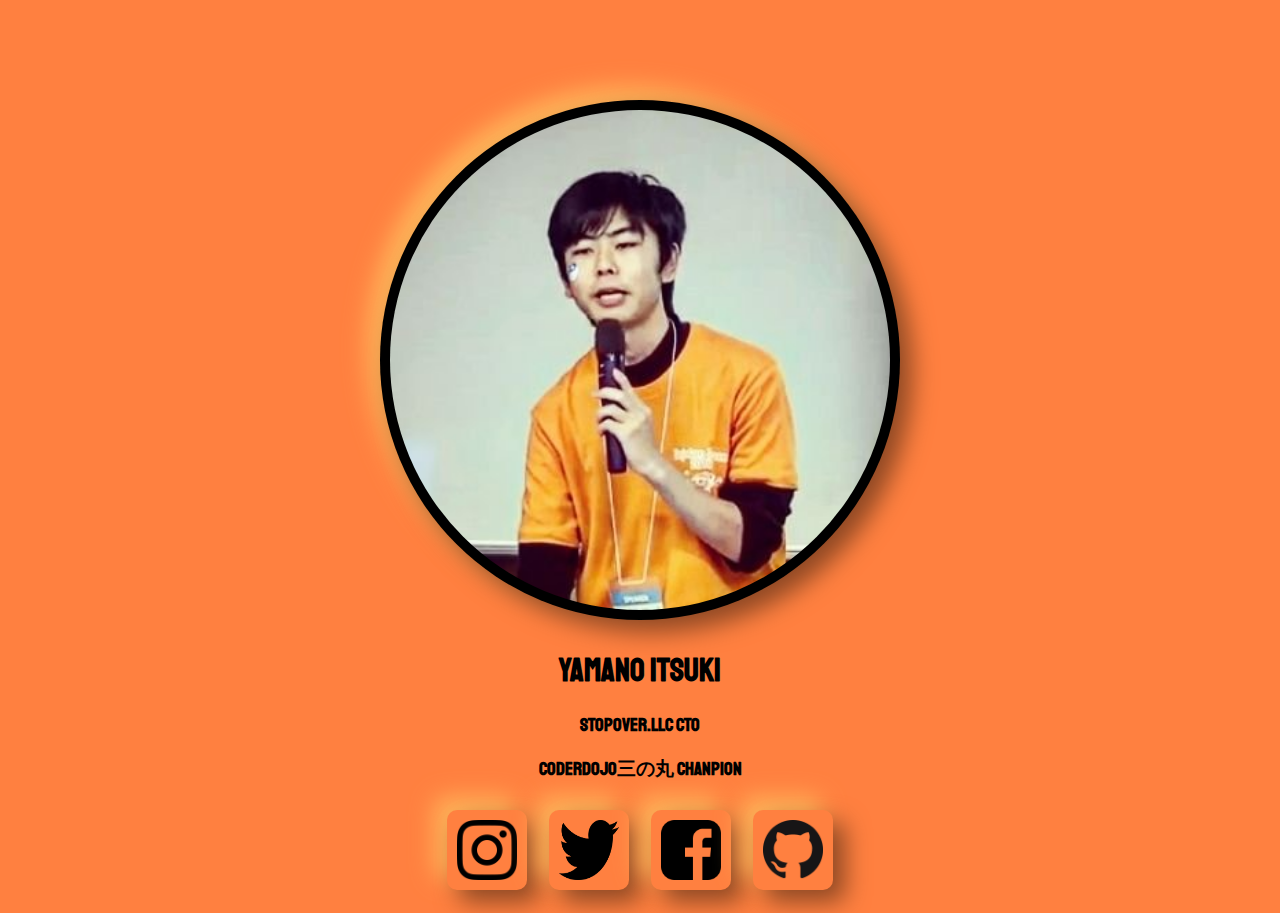
==== index.html @ 30d297d0 "aaaa" ====
<!DOCTYPE html>
<html lang="ja" dir="ltr">
  <head>
    <meta charset="utf-8">
    <title>Profile</title>
    <link rel="stylesheet" href="https://stackpath.bootstrapcdn.com/bootstrap/4.5.0/css/bootstrap.min.css" integrity="sha384-9aIt2nRpC12Uk9gS9baDl411NQApFmC26EwAOH8WgZl5MYYxFfc+NcPb1dKGj7Sk" crossorigin="anonymous">
    <link rel="stylesheet" href="https://maxcdn.bootstrapcdn.com/font-awesome/4.5.0/css/font-awesome.min.css">
    <link href="style.css" rel="stylesheet">
  <link href="https://fonts.googleapis.com/css2?family=Epilogue:ital@1&family=Hind+Siliguri:wght@600&family=Staatliches&display=swap" rel="stylesheet">
  </head>
  <body>
    <div class="container">

      <div class="row">
        <div class="col-md-12 col-lg-6 ">
  <img src="fface.jpg" style="border-radius: 50%;" class="face" width="500px" height="500px" alt="">
        </div>
        <div class="col-md-12 col-lg-6 name ">
          <h1 >Yamano ITSUKI</h1>
          <h3>STOPOVER.LLC CTO</h3>
          <h3>CoderDojo三の丸 Chanpion</h3>
          <img src="ins.png" class="icon "alt="">
          <img src="tw.png" class="icon" alt="">
          <img src="fb.png" class="icon" alt="">
          <img src="gf.png" class="icon" alt="">
        </div>
      </div>
    </div>







    <script src="https://code.jquery.com/jquery-3.5.1.slim.min.js" integrity="sha384-DfXdz2htPH0lsSSs5nCTpuj/zy4C+OGpamoFVy38MVBnE+IbbVYUew+OrCXaRkfj" crossorigin="anonymous"></script>
    <script src="https://cdn.jsdelivr.net/npm/popper.js@1.16.0/dist/umd/popper.min.js" integrity="sha384-Q6E9RHvbIyZFJoft+2mJbHaEWldlvI9IOYy5n3zV9zzTtmI3UksdQRVvoxMfooAo" crossorigin="anonymous"></script>
    <script src="https://stackpath.bootstrapcdn.com/bootstrap/4.5.0/js/bootstrap.min.js" integrity="sha384-OgVRvuATP1z7JjHLkuOU7Xw704+h835Lr+6QL9UvYjZE3Ipu6Tp75j7Bh/kR0JKI" crossorigin="anonymous"></script>
    <script src="https://twemoji.maxcdn.com/v/latest/twemoji.min.js" crossorigin="anonymous"></script>


  </body>
</html>
---- style.css ----
.jumbotron {
  center no-repeat;
  background-size: cover;
}

.back{
  background-image:fface.jpg;
  background-color:pink;
}
.face {
  display: block;
margin:100px;
padding:10px;
 text-align:center;
 margin: 0 auto;
 margin-top:100px;
 border-radius: 51px;
 background: #000000;
 box-shadow:  12px 12px 24px #8f4824,
              -12px -12px 24px #ffb85c;

}

.cent {
  text-center;
}

.pd {
  padding-top: 100px;
}

.if {
  overflow-y: hidden;
}

.ppd {
  margin-left: 30px
}

.ppd2 {
  margin-left: 100px
}

.text3 {
  font-family: serif;
}
.li{
  list-style-type: none!important
}
.newf{
  border-radius: 37px;
background: linear-gradient(145deg, #e6e6e6, #ffffff);
box-shadow:  11px 11px 22px #b0b0b0,
             -11px -11px 22px #ffffff;
}
.sn{
  border-radius: 51px;
  background: #ffffff;
  box-shadow:  12px 12px 24px #8f8f8f,
  width:auto;
  height:auto;



}
body{
  background-color: #ff8040;
}
.icon{

width:60px;
height:60px;
margin:10px;
padding:10px;
border-radius: 10px;
background: #ff8040;
box-shadow:  12px 12px 24px #8f4824,
             -12px -12px 24px #ffb85c;
}
.comd{

}
.icon2{
margin: 0px;
padding:10px;

}
.name{

font-family: 'Staatliches', cursive;
margin:auto;
text-align: center;
padding-top: 10px;

}
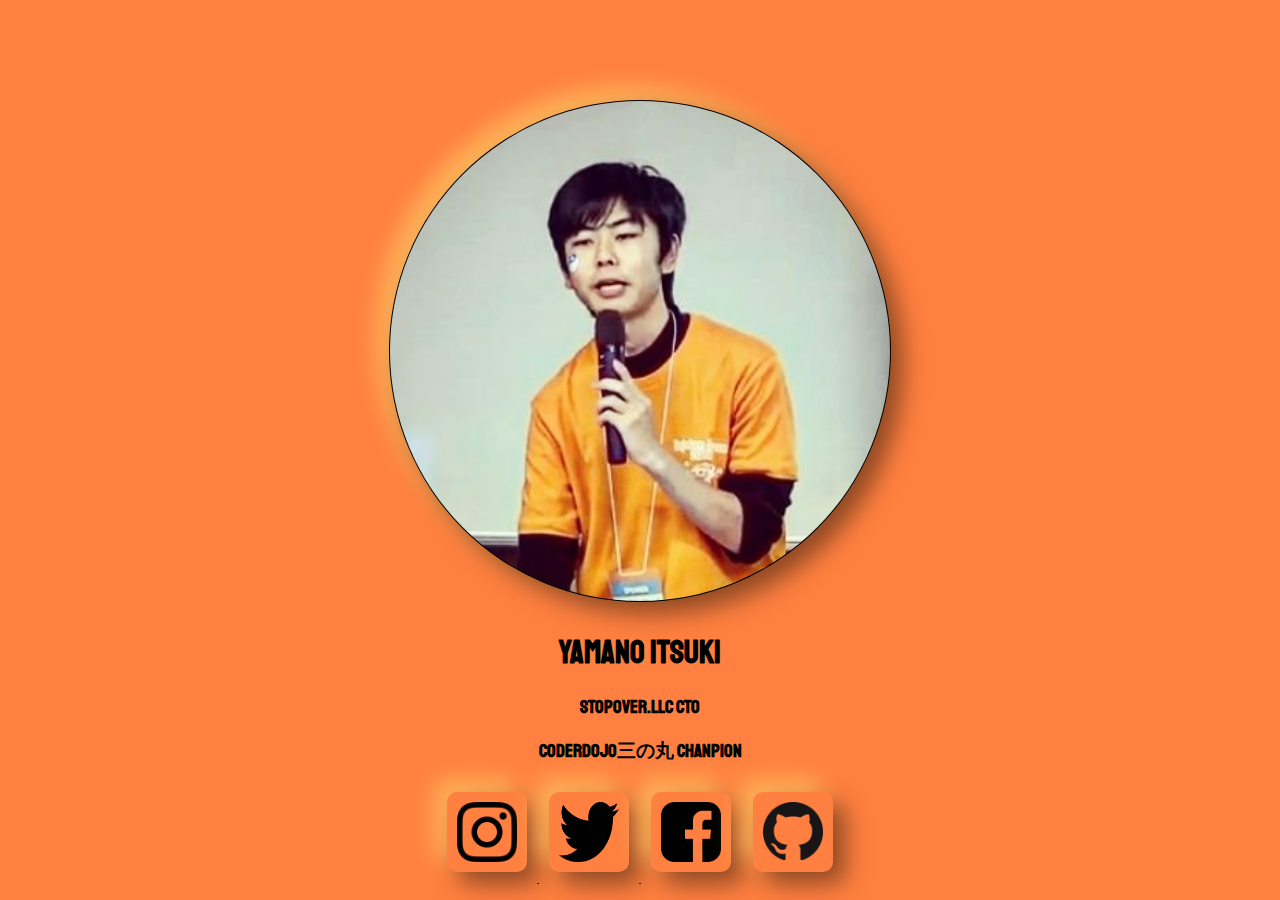
==== commit 9eeaba98: "aaa" ====
--- a/index.html
+++ b/index.html
@@ -19,10 +19,16 @@
           <h1 >Yamano ITSUKI</h1>
           <h3>STOPOVER.LLC CTO</h3>
           <h3>CoderDojo三の丸 Chanpion</h3>
-          <img src="ins.png" class="icon "alt="">
-          <img src="tw.png" class="icon" alt="">
-          <img src="fb.png" class="icon" alt="">
-          <img src="gf.png" class="icon" alt="">
+          <a href="https://www.instagram.com/itsu.0/">
+            <img src="ins.png" class="icon "alt="">
+          </a>
+          <a href="https://twitter.com/y_itsu_"><img src="tw.png" class="icon" alt="">
+          </a>
+          <a href="https://www.facebook.com/ituyama/">  <img src="fb.png" class="icon" alt=""></a>
+          <a href="https://github.com/ituyama"> <img src="gf.png" class="icon" alt=""> </a>
+
+
+
         </div>
       </div>
     </div>
--- a/style.css
+++ b/style.css
@@ -10,7 +10,7 @@
 .face {
   display: block;
 margin:100px;
-padding:10px;
+padding:1px;
  text-align:center;
  margin: 0 auto;
  margin-top:100px;
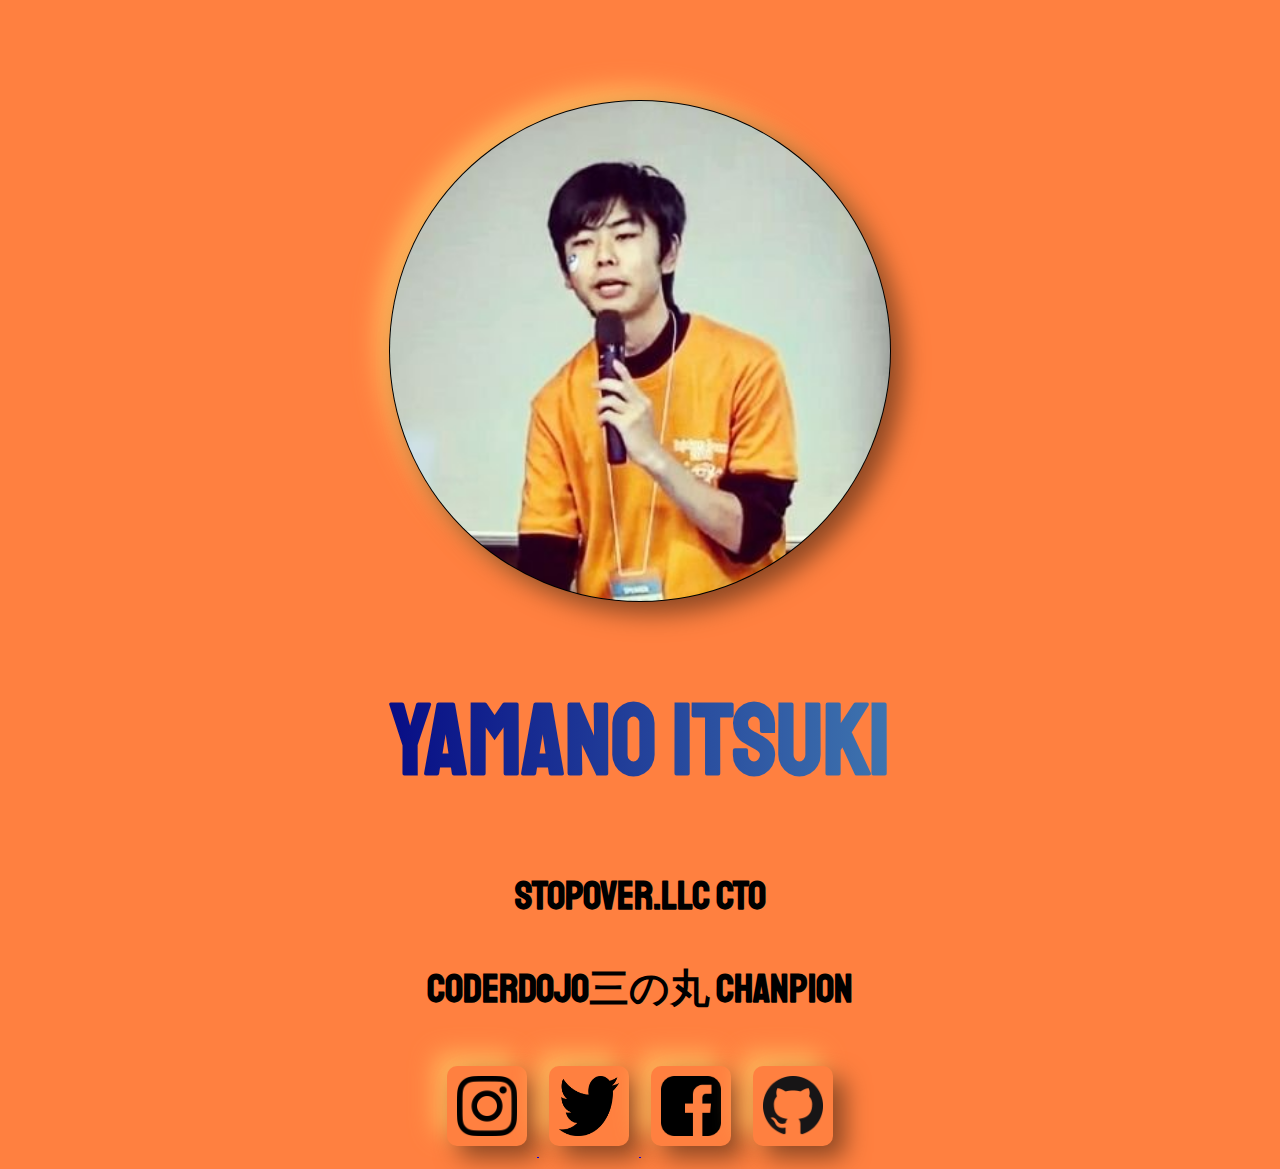
==== commit d3b22148: "aaaaa" ====
--- a/index.html
+++ b/index.html
@@ -2,7 +2,7 @@
 <html lang="ja" dir="ltr">
   <head>
     <meta charset="utf-8">
-    <title>Profile</title>
+    <title>Yamano Itsuki</title>
     <link rel="stylesheet" href="https://stackpath.bootstrapcdn.com/bootstrap/4.5.0/css/bootstrap.min.css" integrity="sha384-9aIt2nRpC12Uk9gS9baDl411NQApFmC26EwAOH8WgZl5MYYxFfc+NcPb1dKGj7Sk" crossorigin="anonymous">
     <link rel="stylesheet" href="https://maxcdn.bootstrapcdn.com/font-awesome/4.5.0/css/font-awesome.min.css">
     <link href="style.css" rel="stylesheet">
@@ -16,9 +16,9 @@
   <img src="fface.jpg" style="border-radius: 50%;" class="face" width="500px" height="500px" alt="">
         </div>
         <div class="col-md-12 col-lg-6 name ">
-          <h1 >Yamano ITSUKI</h1>
-          <h3>STOPOVER.LLC CTO</h3>
-          <h3>CoderDojo三の丸 Chanpion</h3>
+          <h1 class="size1">Yamano ITSUKI</h1>
+          <h3 class="size2">STOPOVER.LLC CTO</h3>
+          <h3 class="size2">CoderDojo三の丸 Chanpion</h3>
           <a href="https://www.instagram.com/itsu.0/">
             <img src="ins.png" class="icon "alt="">
           </a>
--- a/style.css
+++ b/style.css
@@ -93,3 +93,13 @@
 padding-top: 10px;
 
 }
+.size1{
+  font-size:100px;
+  background: linear-gradient( to right,  navy 25%, steelblue 75% );
+ -webkit-background-clip: text;
+ color: transparent;
+
+}
+.size2{
+  font-size: 40px;
+}
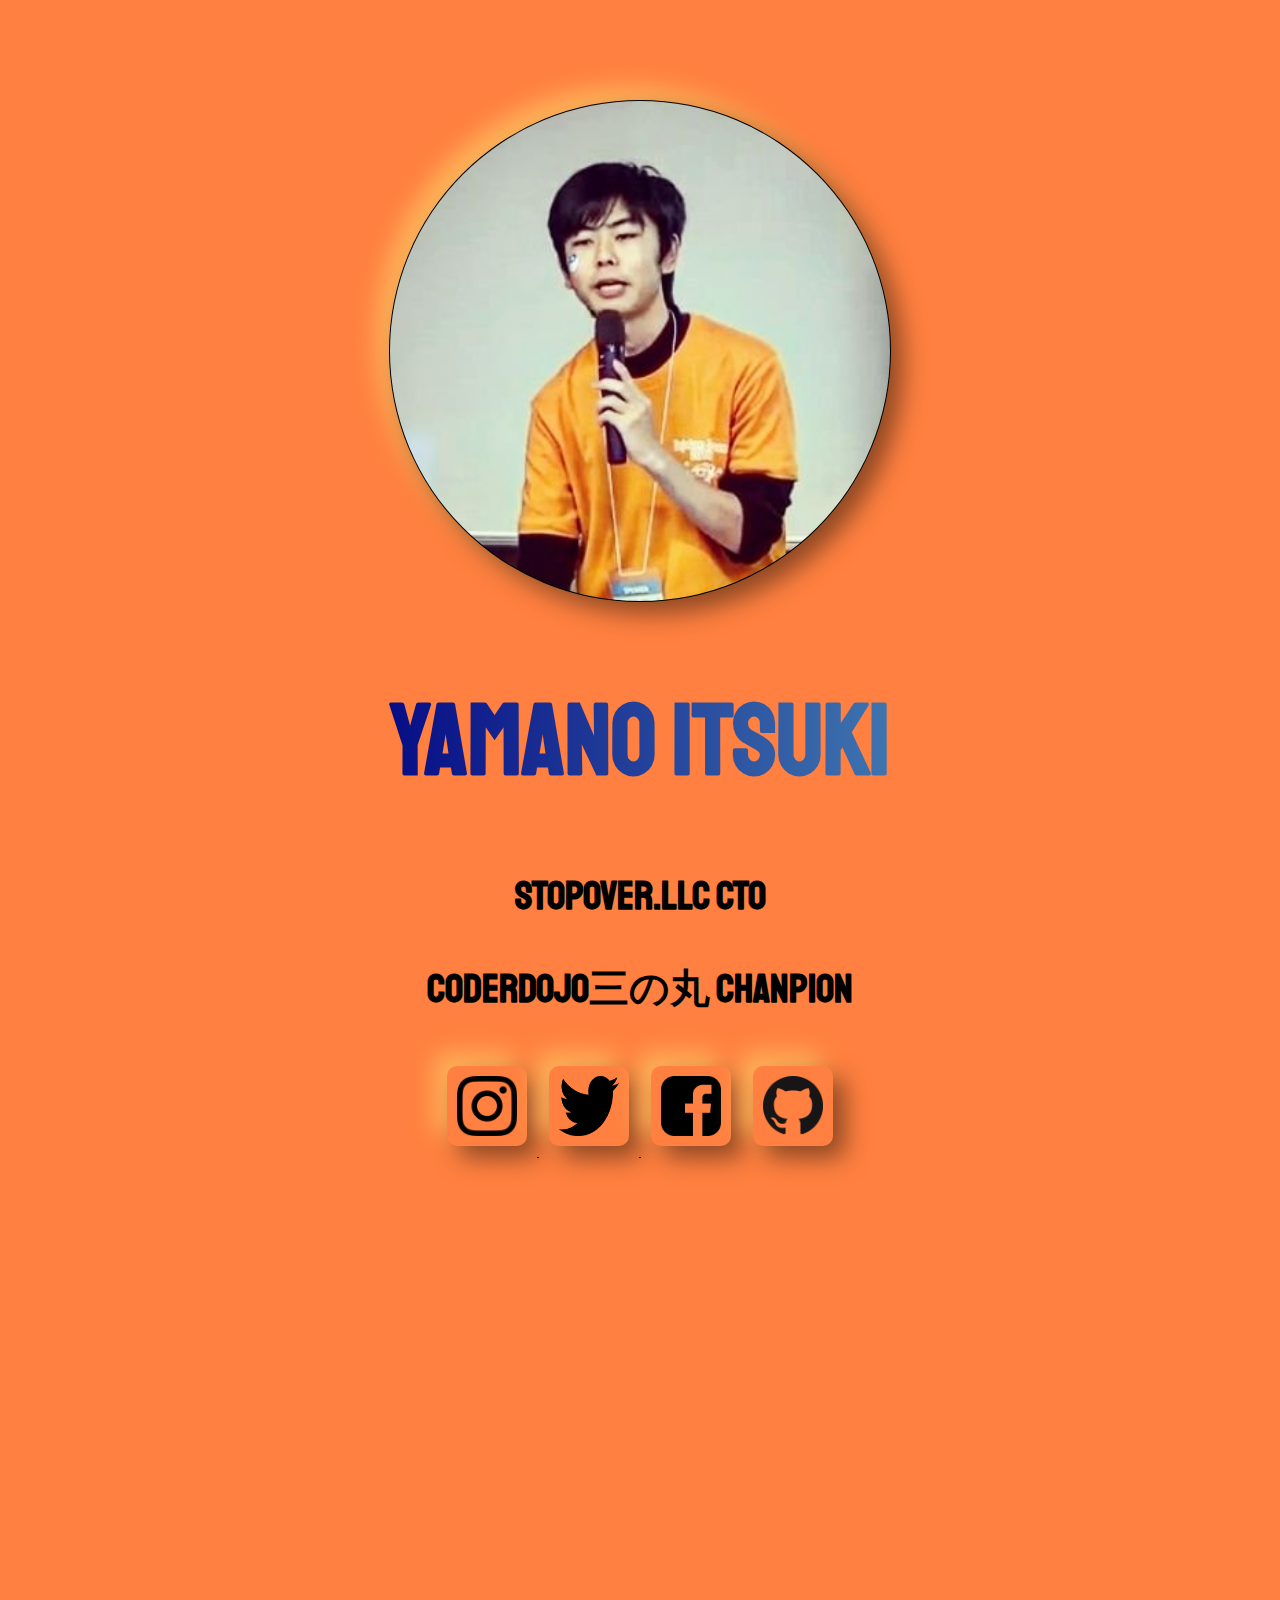
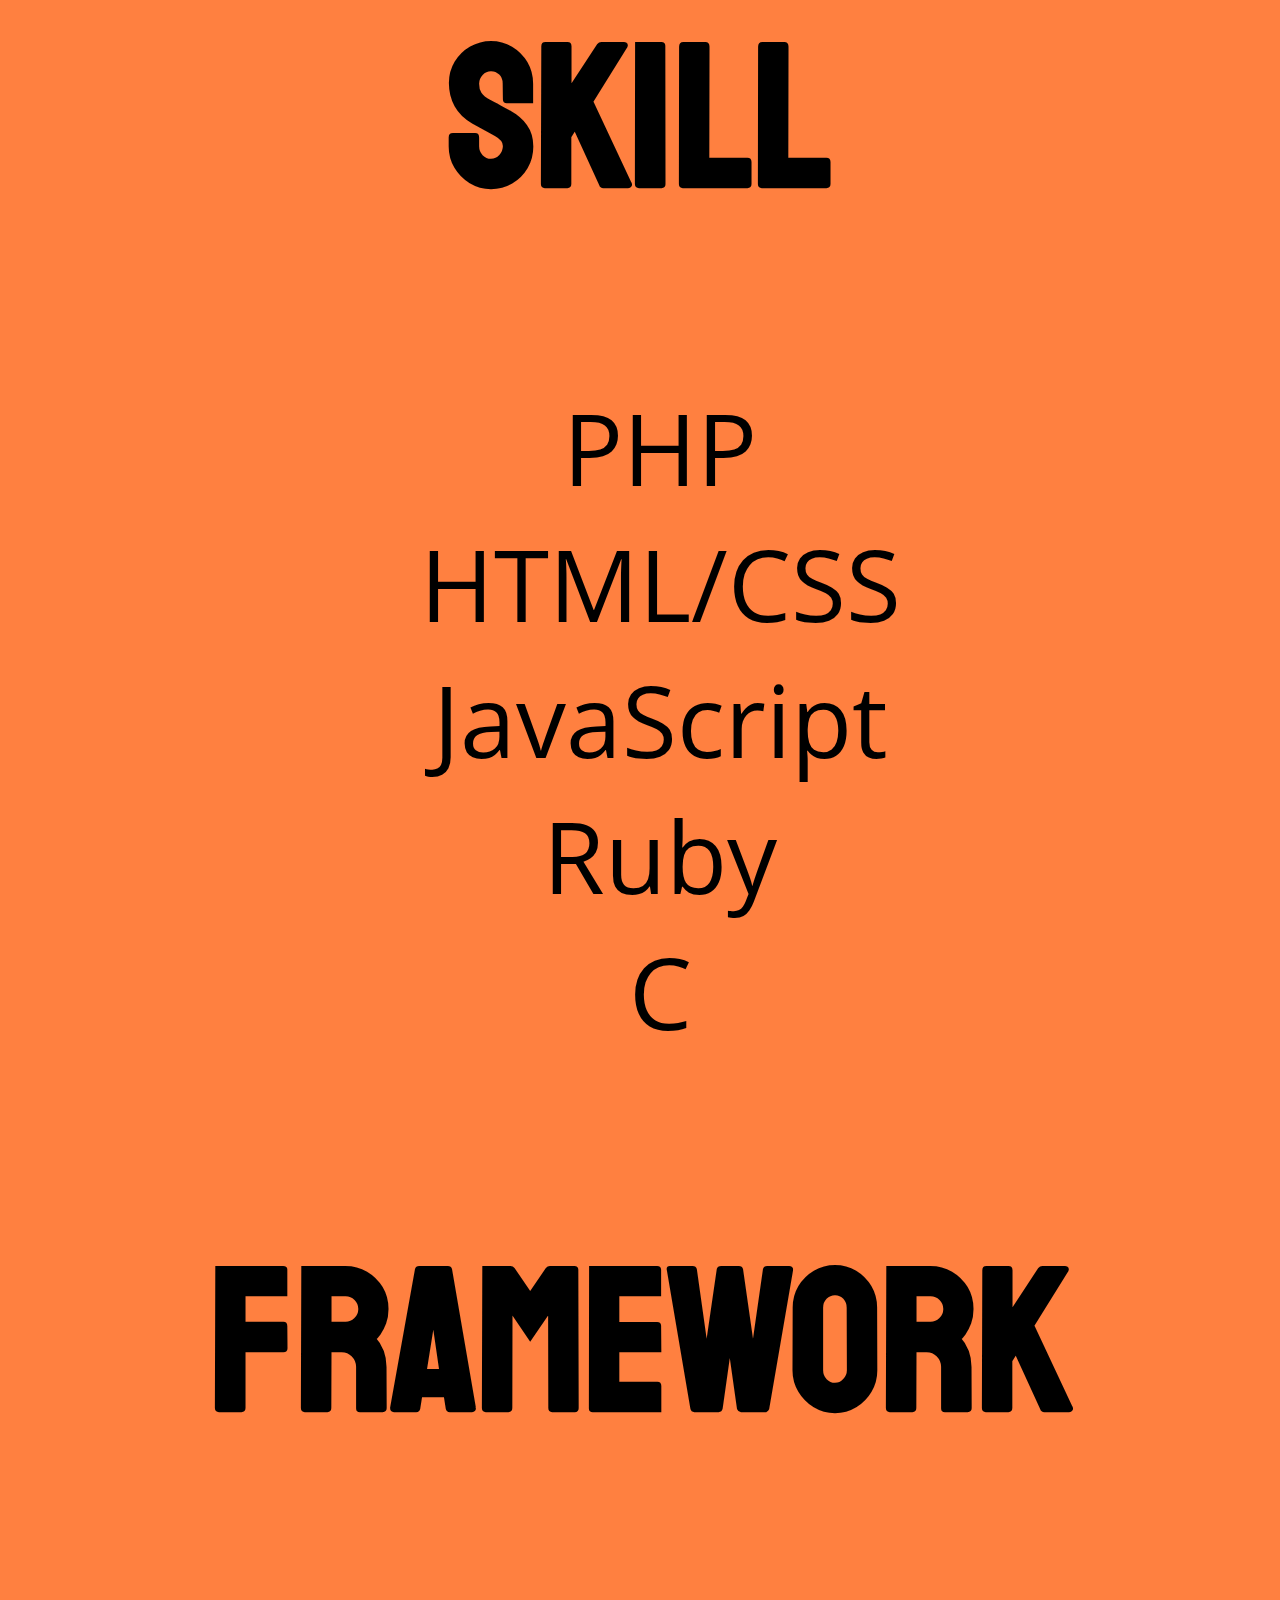
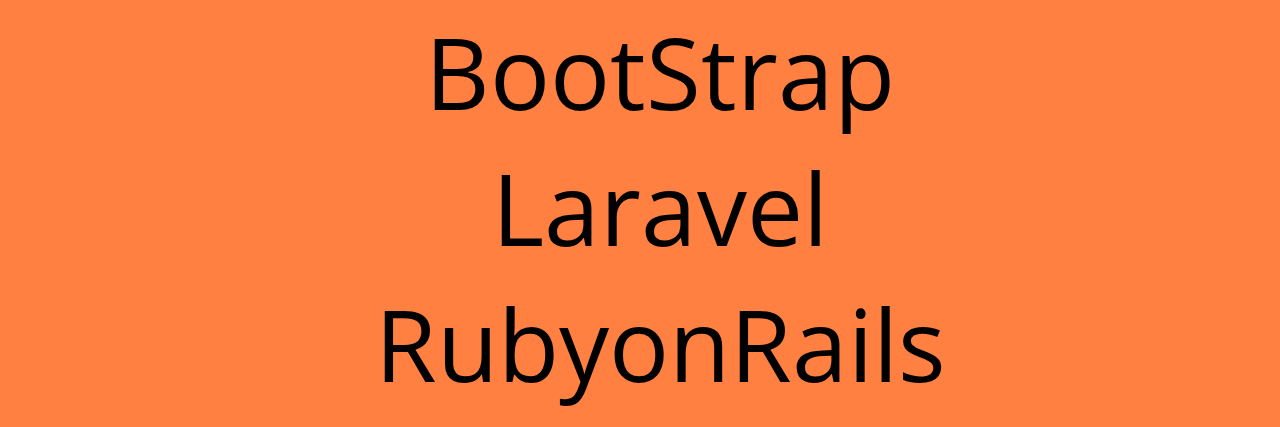
==== commit 6e6d99ac: "aaa" ====
--- a/index.html
+++ b/index.html
@@ -3,6 +3,7 @@
   <head>
     <meta charset="utf-8">
     <title>Yamano Itsuki</title>
+    <link href="https://fonts.googleapis.com/css2?family=Open+Sans+Condensed:wght@300&display=swap" rel="stylesheet">
     <link rel="stylesheet" href="https://stackpath.bootstrapcdn.com/bootstrap/4.5.0/css/bootstrap.min.css" integrity="sha384-9aIt2nRpC12Uk9gS9baDl411NQApFmC26EwAOH8WgZl5MYYxFfc+NcPb1dKGj7Sk" crossorigin="anonymous">
     <link rel="stylesheet" href="https://maxcdn.bootstrapcdn.com/font-awesome/4.5.0/css/font-awesome.min.css">
     <link href="style.css" rel="stylesheet">
@@ -31,6 +32,33 @@
 
         </div>
       </div>
+      <div class="row">
+        <div class="col-12 name top">
+          <h1 class="tsens">skill</h1>
+
+            <ul class="tops" >
+              <li class="skill">PHP</li>
+              <li class="skill">HTML/CSS</li>
+              <li class="skill">JavaScript</li>
+              <li class="skill">Ruby</li>
+              <li class="skill">C</li>
+
+            </ul>
+
+        </div>
+        <div class="col-12 name ">
+          <h1 class="tsens">framework</h1>
+
+            <ul class="tops">
+              <li class="skill">BootStrap </li>
+              <li class="skill">Laravel</li>
+              <li class="skill">RubyonRails</li>
+
+
+            </ul>
+          
+        </div>
+      </div>
     </div>
 
 
--- a/style.css
+++ b/style.css
@@ -66,6 +66,9 @@
 body{
   background-color: #ff8040;
 }
+ul {
+  list-style: none;
+}
 .icon{
 
 width:60px;
@@ -103,3 +106,16 @@
 .size2{
   font-size: 40px;
 }
+.top{
+
+  font-family: 'Staatliches', cursive;
+
+  padding-top: 300px;
+}
+.tsens{
+    font-size: 200px;
+}
+.skill{
+  font-size:100px;
+  font-family: 'Open Sans Condensed', sans-serif;
+}
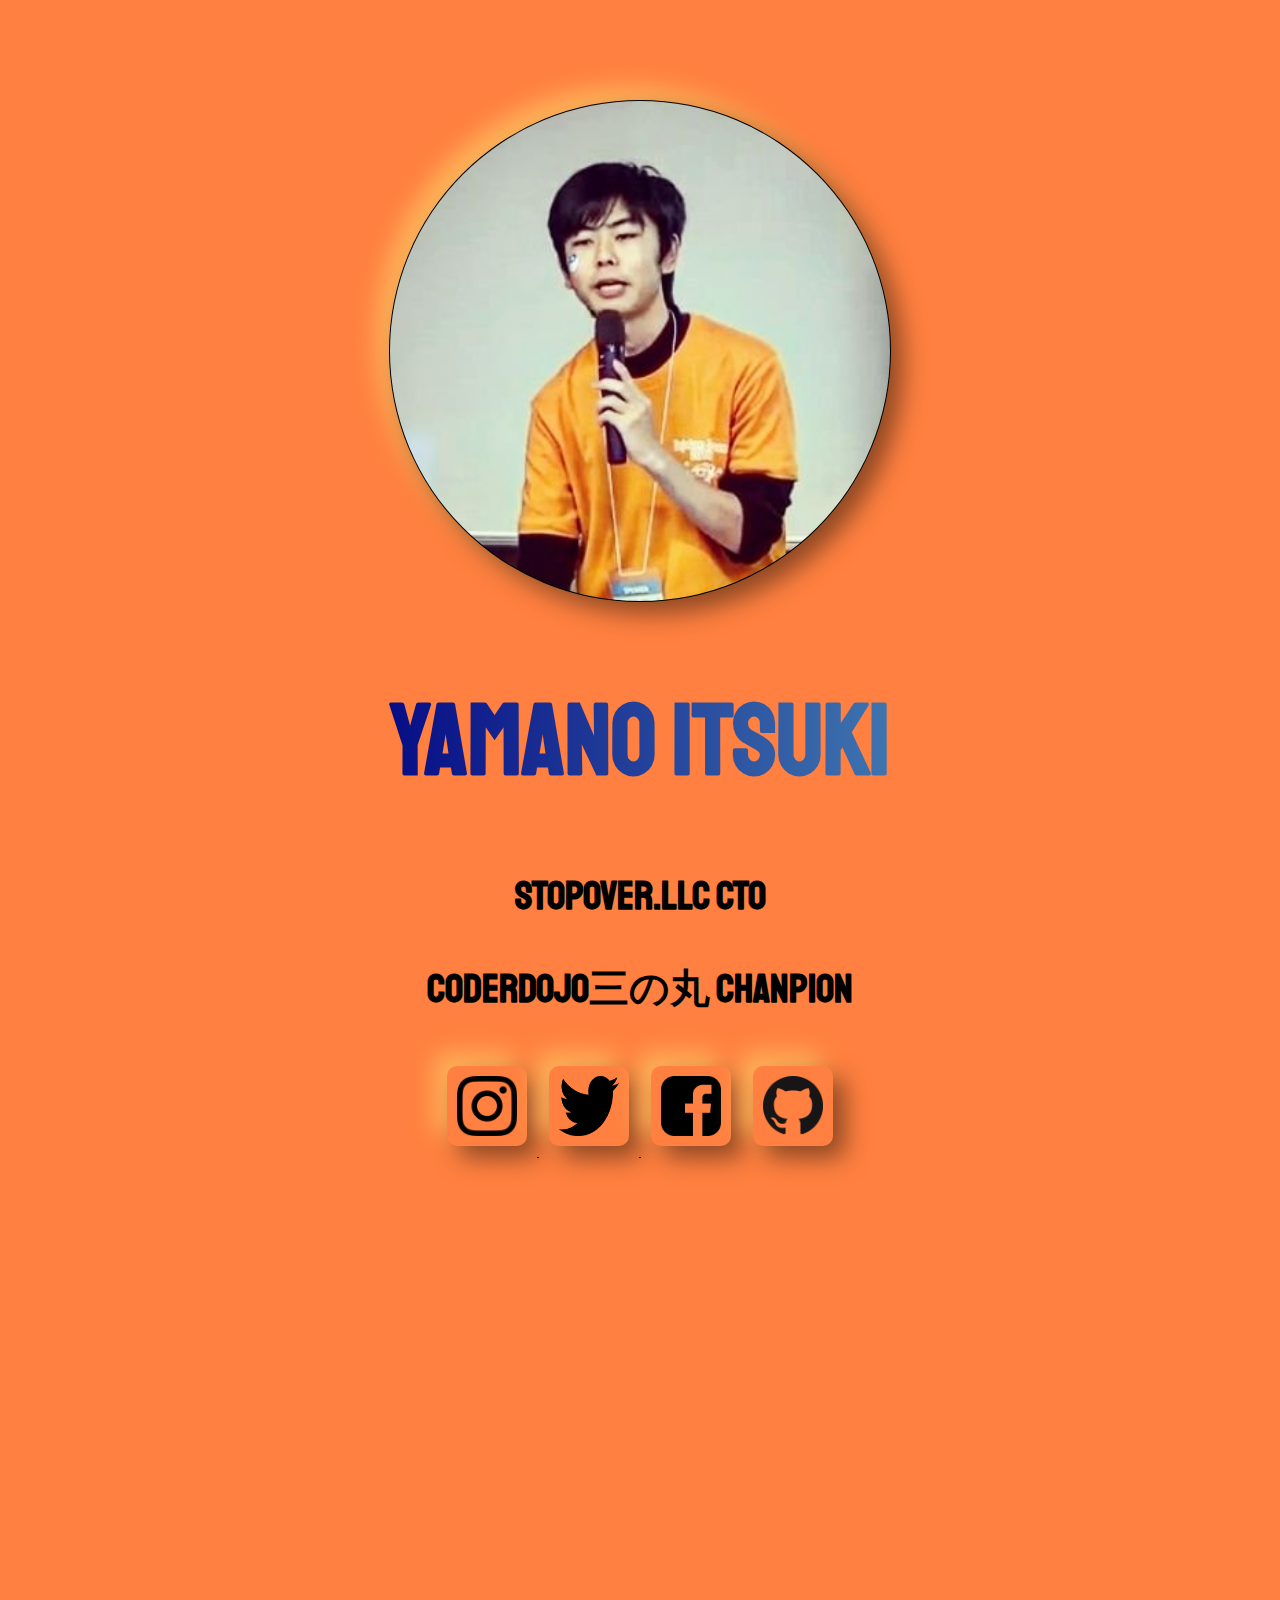
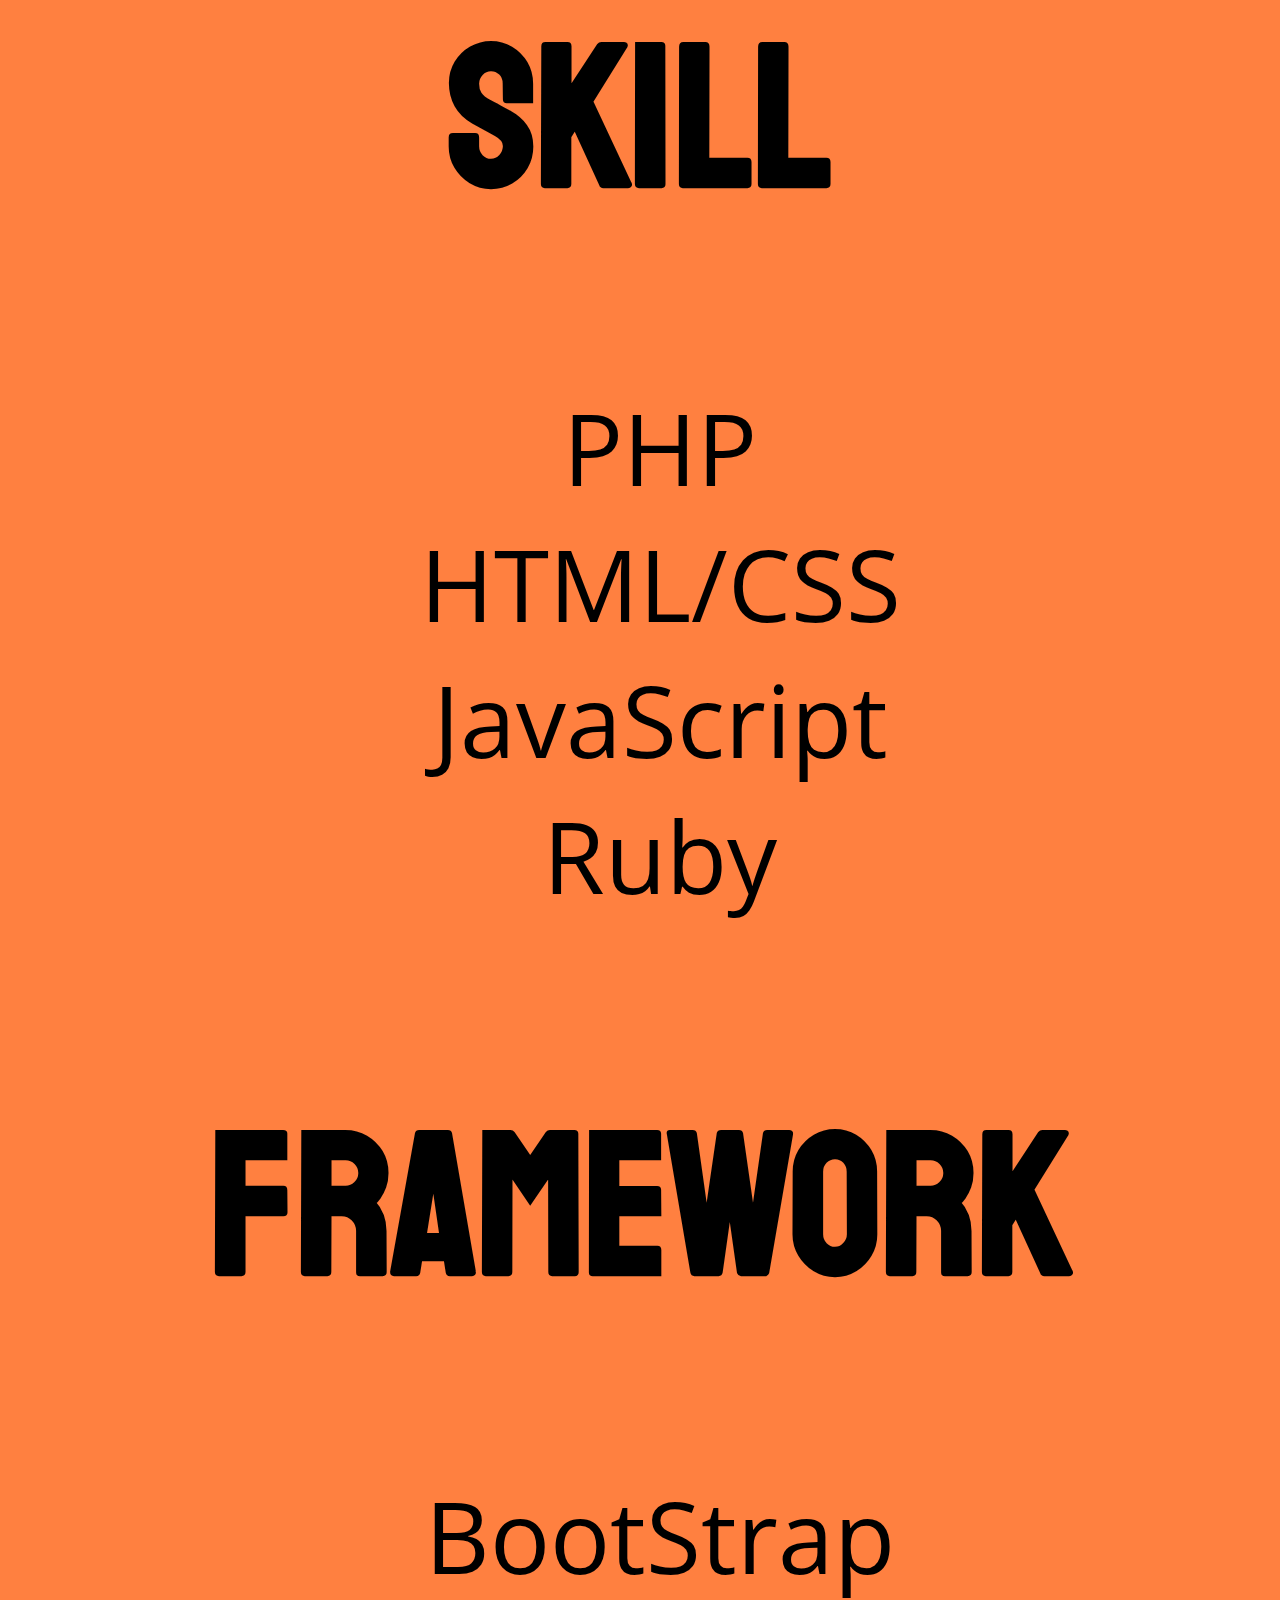
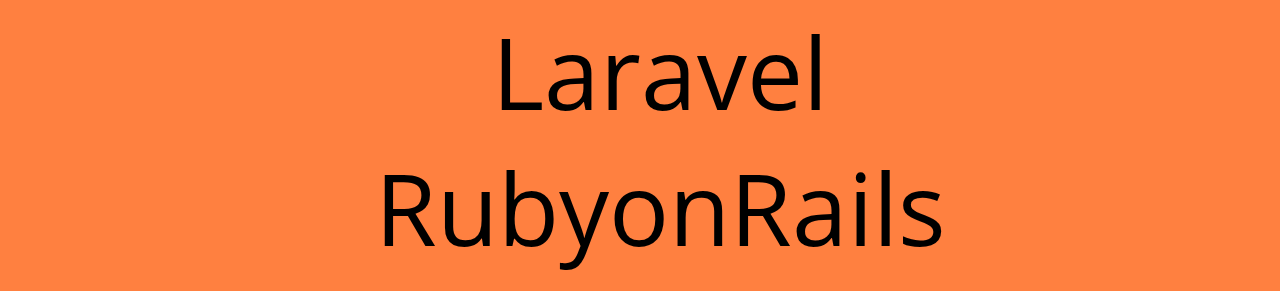
==== commit f842af95: "Update index.html" ====
--- a/index.html
+++ b/index.html
@@ -8,6 +8,9 @@
     <link rel="stylesheet" href="https://maxcdn.bootstrapcdn.com/font-awesome/4.5.0/css/font-awesome.min.css">
     <link href="style.css" rel="stylesheet">
   <link href="https://fonts.googleapis.com/css2?family=Epilogue:ital@1&family=Hind+Siliguri:wght@600&family=Staatliches&display=swap" rel="stylesheet">
+  <script type="text/javascript">
+    $('[data-toggle="tooltip"]').tooltip();
+  </script>
   </head>
   <body>
     <div class="container">
@@ -23,7 +26,7 @@
           <a href="https://www.instagram.com/itsu.0/">
             <img src="ins.png" class="icon "alt="">
           </a>
-          <a href="https://twitter.com/y_itsu_"><img src="tw.png" class="icon" alt="">
+          <a href="https://twitter.com/y_itsu_" ><img src="tw.png" class="icon" alt="">
           </a>
           <a href="https://www.facebook.com/ituyama/">  <img src="fb.png" class="icon" alt=""></a>
           <a href="https://github.com/ituyama"> <img src="gf.png" class="icon" alt=""> </a>
@@ -41,7 +44,7 @@
               <li class="skill">HTML/CSS</li>
               <li class="skill">JavaScript</li>
               <li class="skill">Ruby</li>
-              <li class="skill">C</li>
+            
 
             </ul>
 
@@ -50,14 +53,15 @@
           <h1 class="tsens">framework</h1>
 
             <ul class="tops">
-              <li class="skill">BootStrap </li>
+              <li class="skill" >BootStrap</li>
               <li class="skill">Laravel</li>
               <li class="skill">RubyonRails</li>
 
 
             </ul>
-          
+
         </div>
+
       </div>
     </div>
 
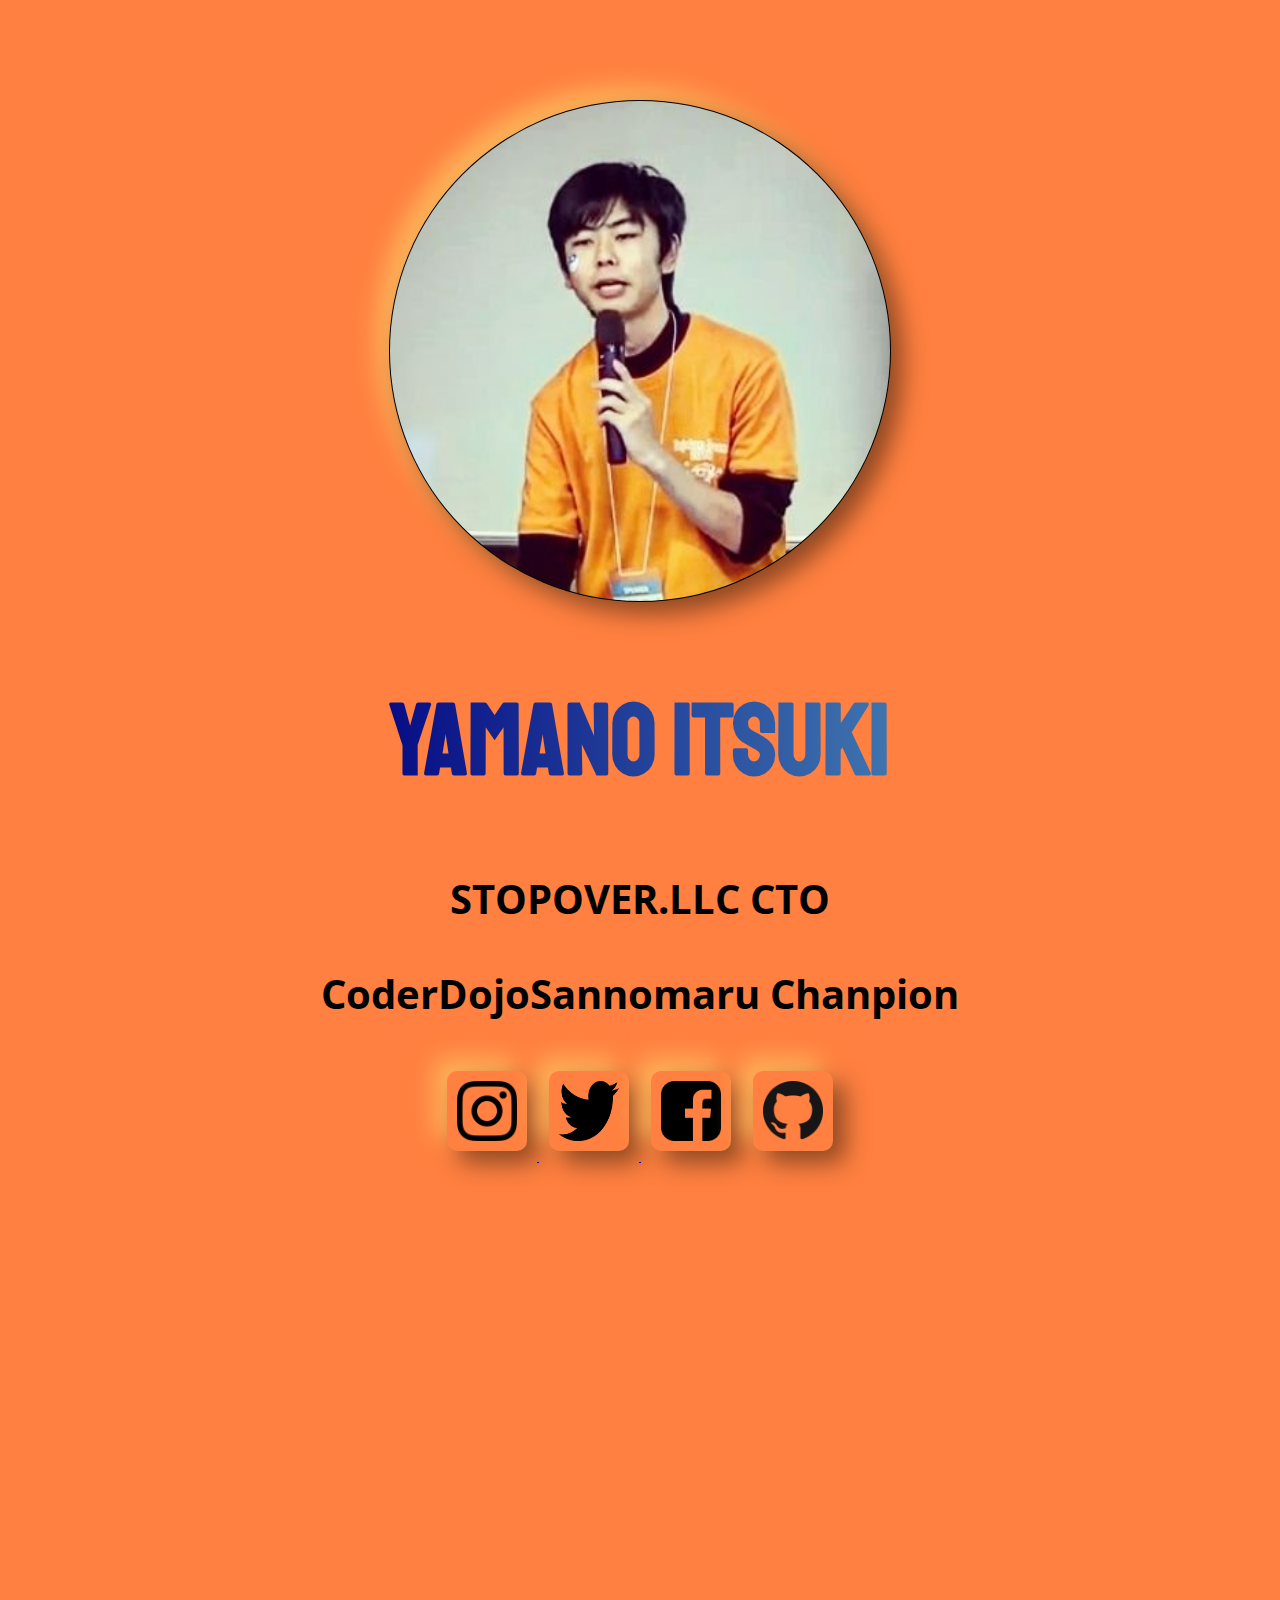
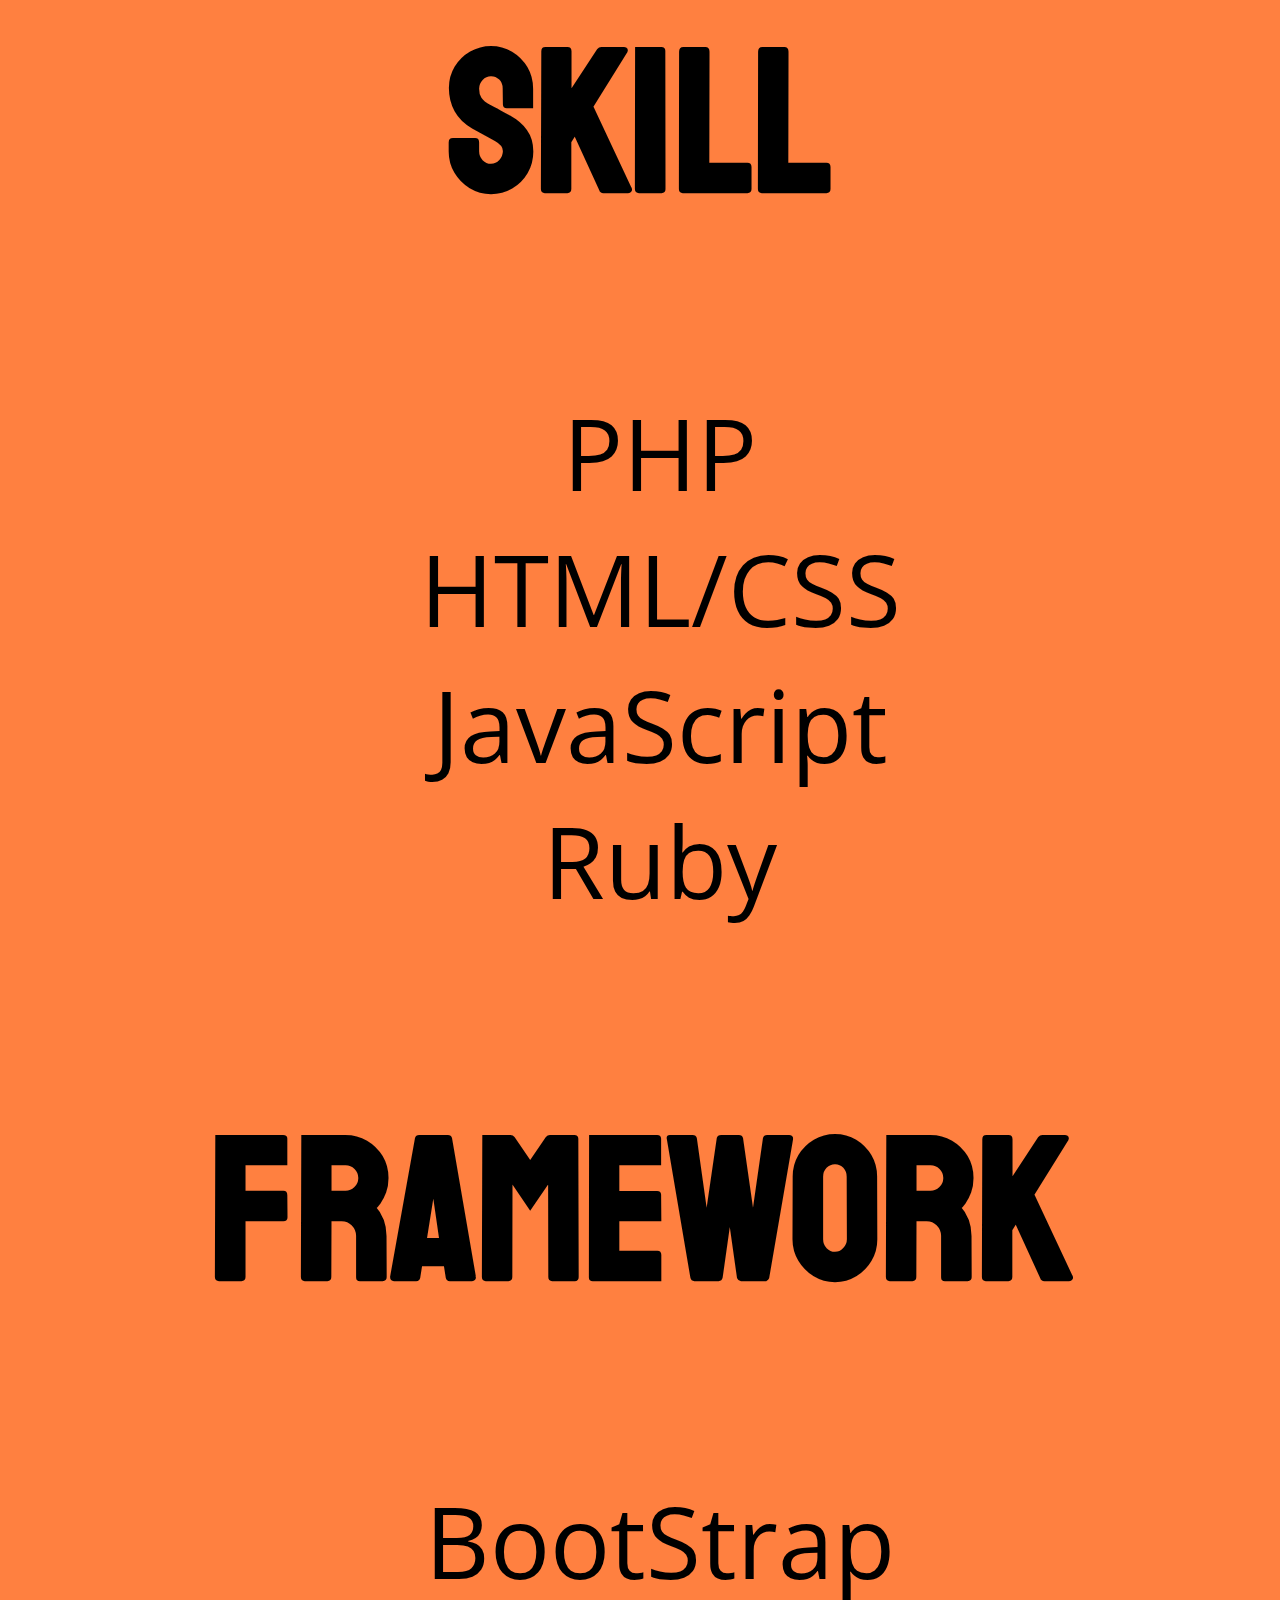
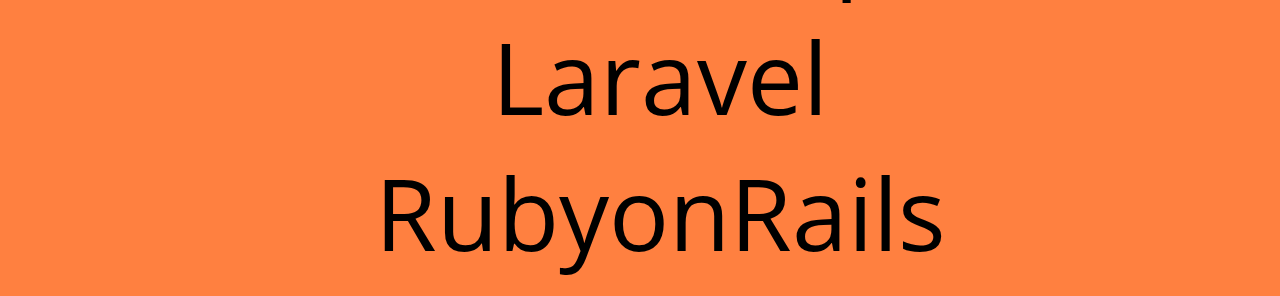
==== commit fc5f7497: "aa" ====
--- a/index.html
+++ b/index.html
@@ -8,6 +8,7 @@
     <link rel="stylesheet" href="https://maxcdn.bootstrapcdn.com/font-awesome/4.5.0/css/font-awesome.min.css">
     <link href="style.css" rel="stylesheet">
   <link href="https://fonts.googleapis.com/css2?family=Epilogue:ital@1&family=Hind+Siliguri:wght@600&family=Staatliches&display=swap" rel="stylesheet">
+<link href="https://fonts.googleapis.com/css2?family=Open+Sans+Condensed:wght@300;700&display=swap" rel="stylesheet">
   <script type="text/javascript">
     $('[data-toggle="tooltip"]').tooltip();
   </script>
@@ -22,7 +23,7 @@
         <div class="col-md-12 col-lg-6 name ">
           <h1 class="size1">Yamano ITSUKI</h1>
           <h3 class="size2">STOPOVER.LLC CTO</h3>
-          <h3 class="size2">CoderDojo三の丸 Chanpion</h3>
+          <h3 class="size2">CoderDojoSannomaru Chanpion</h3>
           <a href="https://www.instagram.com/itsu.0/">
             <img src="ins.png" class="icon "alt="">
           </a>
@@ -44,7 +45,7 @@
               <li class="skill">HTML/CSS</li>
               <li class="skill">JavaScript</li>
               <li class="skill">Ruby</li>
-            
+
 
             </ul>
 
--- a/style.css
+++ b/style.css
@@ -105,6 +105,7 @@
 }
 .size2{
   font-size: 40px;
+font-family: 'Open Sans Condensed', sans-serif;
 }
 .top{
 
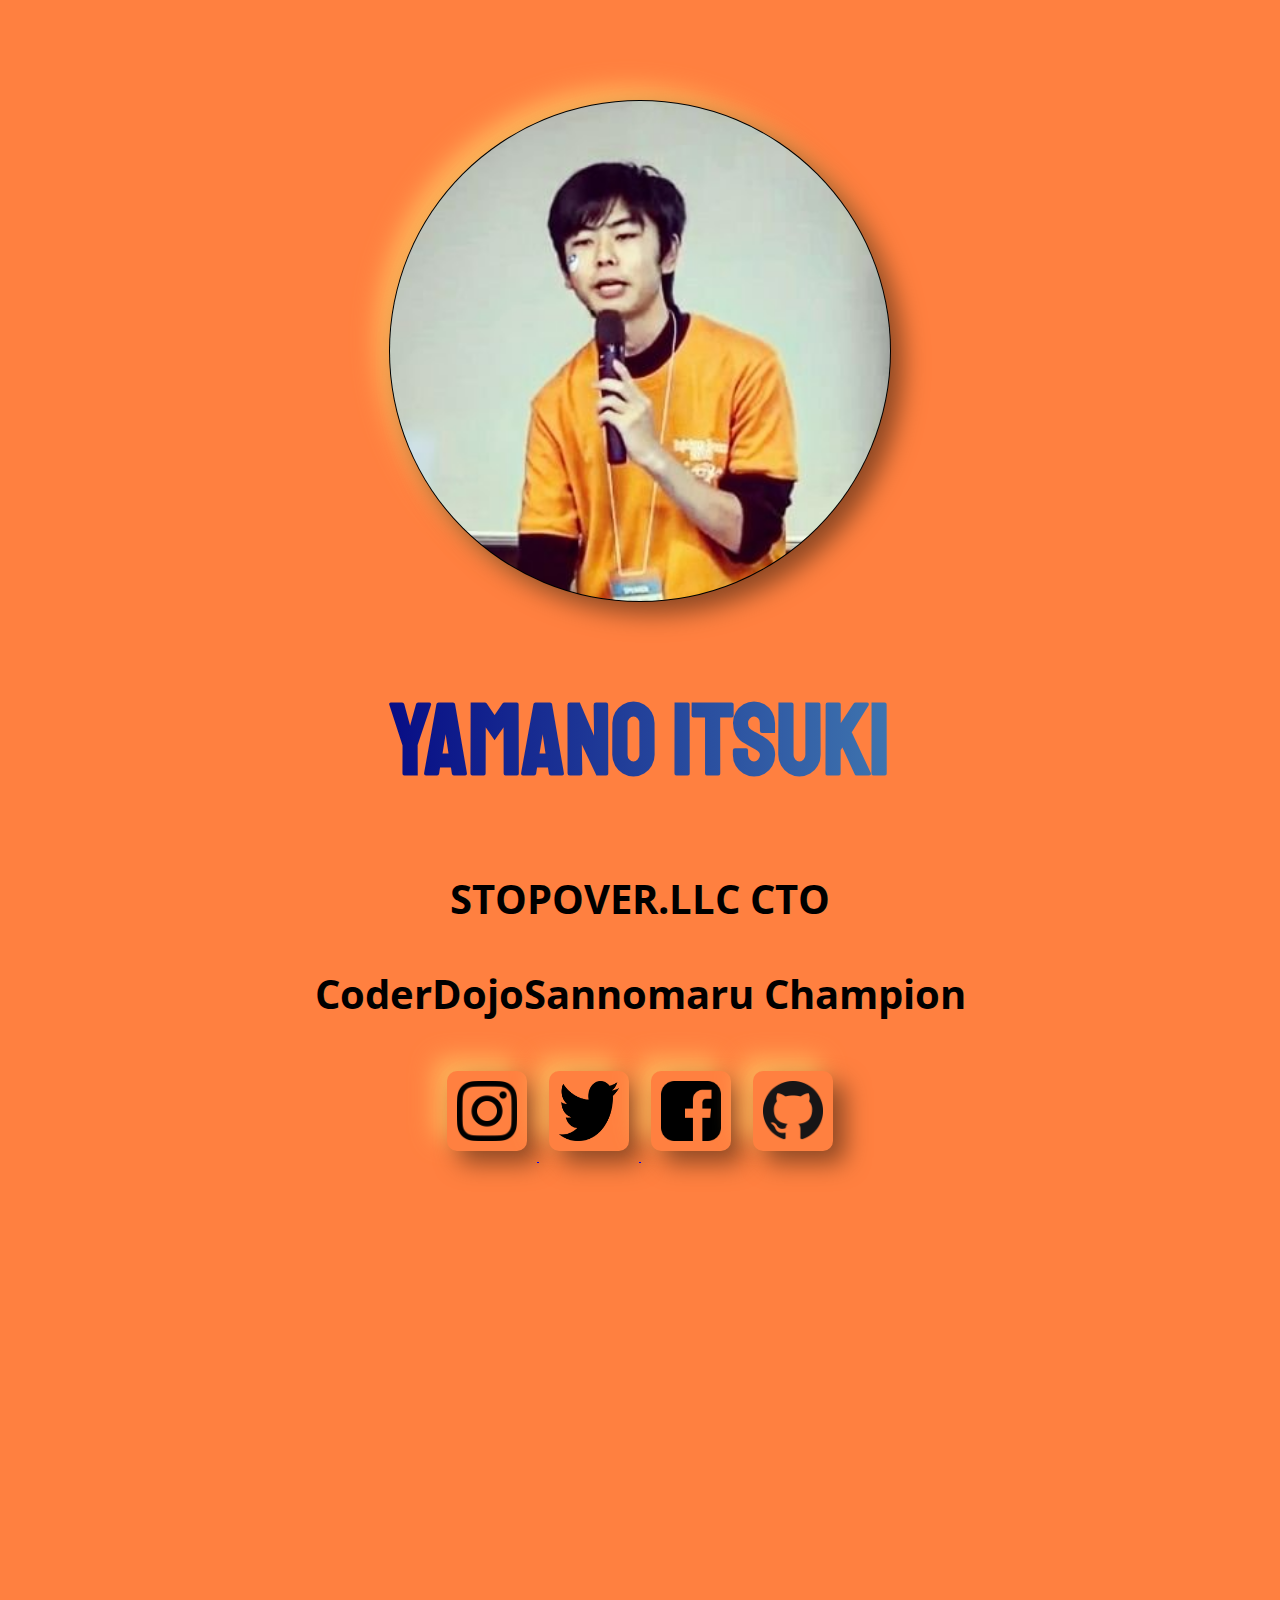
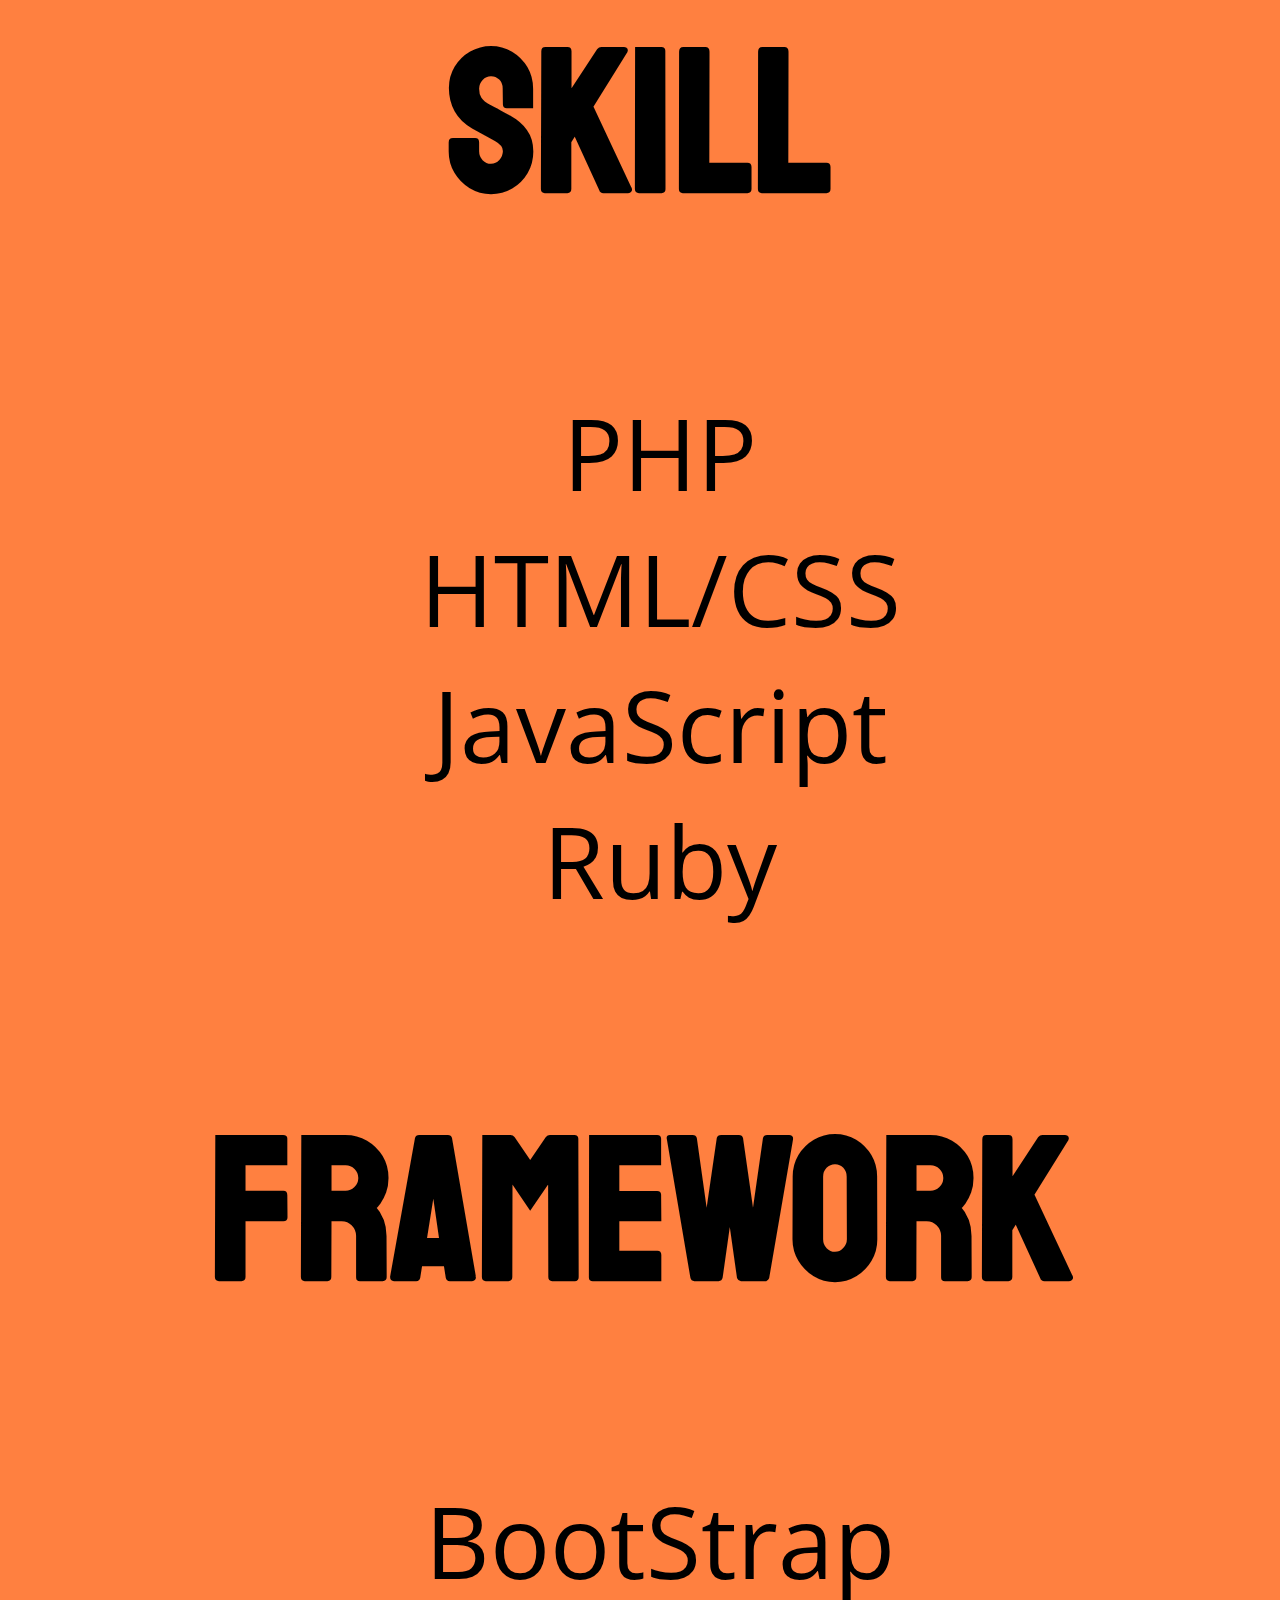
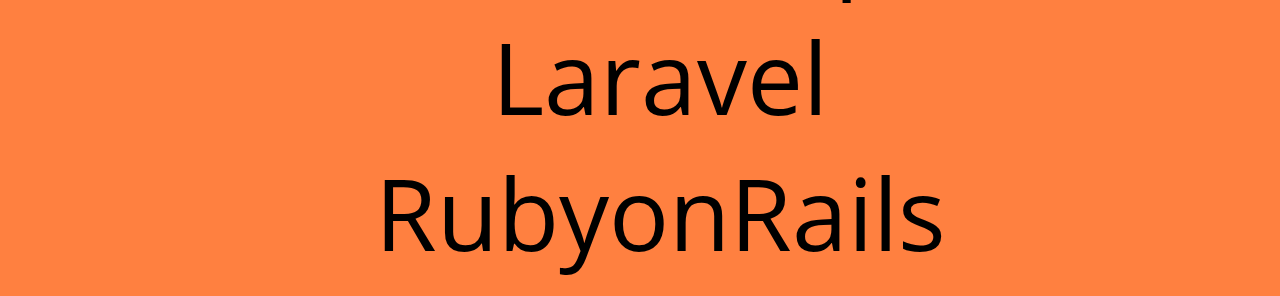
==== commit 02f043b1: "aaaa" ====
--- a/index.html
+++ b/index.html
@@ -23,7 +23,7 @@
         <div class="col-md-12 col-lg-6 name ">
           <h1 class="size1">Yamano ITSUKI</h1>
           <h3 class="size2">STOPOVER.LLC CTO</h3>
-          <h3 class="size2">CoderDojoSannomaru Chanpion</h3>
+          <h3 class="size2">CoderDojoSannomaru Champion</h3>
           <a href="https://www.instagram.com/itsu.0/">
             <img src="ins.png" class="icon "alt="">
           </a>
